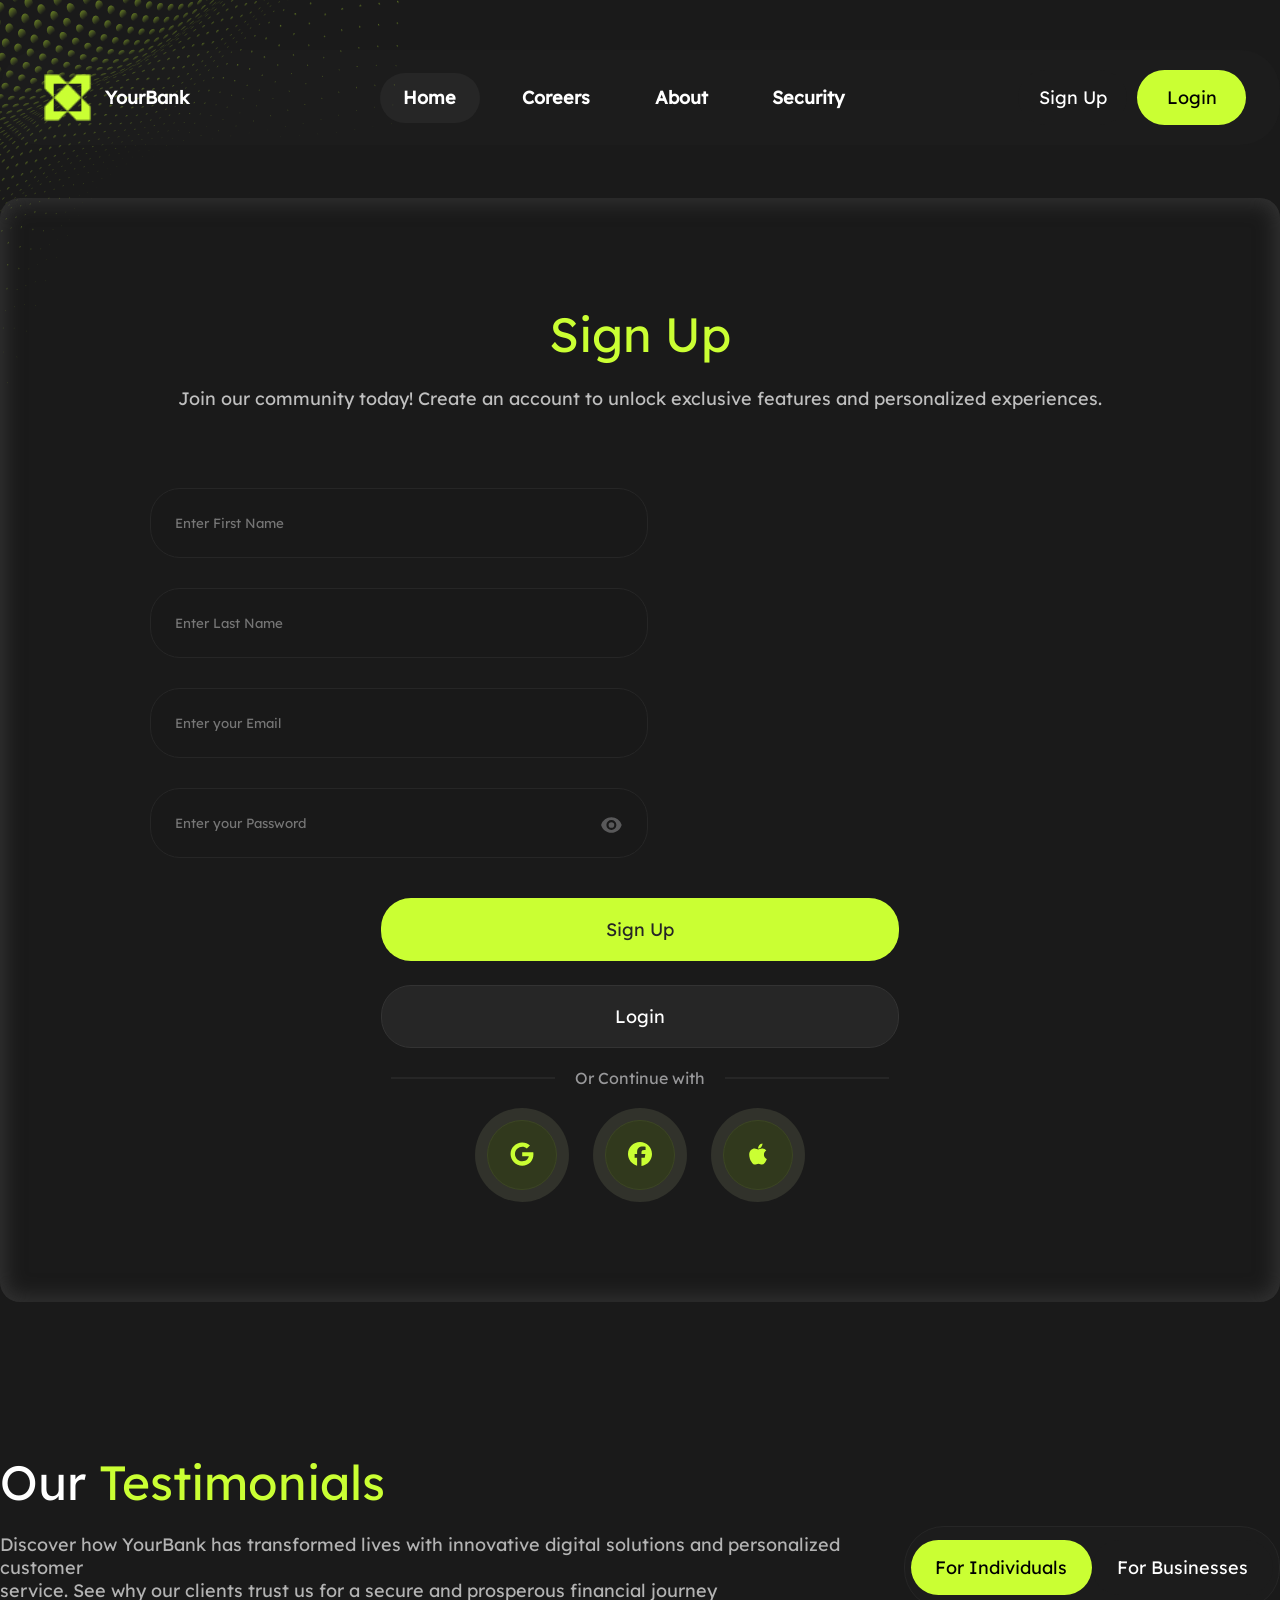
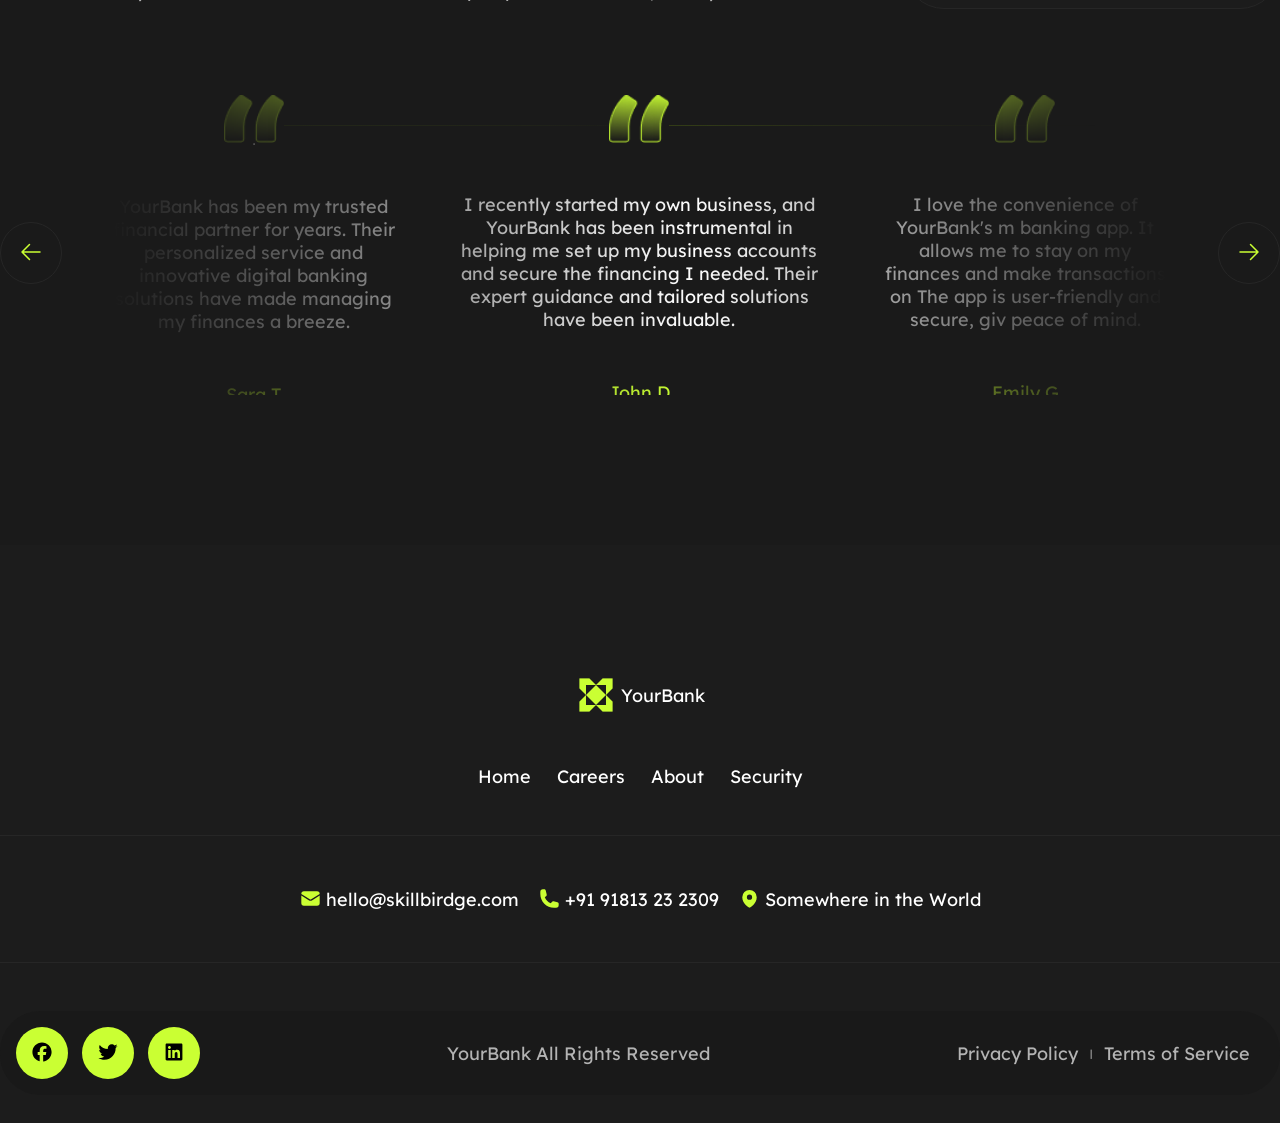
==== singup.html @ 2232b86d "ilk commit" ====
<!DOCTYPE html>
<html lang="en">

<head>
    <meta charset="UTF-8">
    <meta name="viewport" content="width=device-width, initial-scale=1.0">
    <link rel="stylesheet" href="./style/main.css">
    <title>Document</title>
</head>

<body>
    <!-- Bu Navbar qismi -->
    <nav class="container navbar">

        <div class="navbar_logo">
            <img src="./img/logo/logo.png" alt="Logo">
            <h1>YourBank</h1>
        </div>
        <div class="navbar_menu">
            <ul class="navbar_list">
                <li link class="navbar_home"><a href="./index.html">Home</a></li>
                <li class="navbar_coreers"><a href="./career.html">Coreers</a></li>
                <li class="navbar_about"><a href="./about.html">About</a></li>
                <li class="navbar_security"><a href="./security.html">Security</a></li>
            </ul>
        </div>
        <div class="navbar_actions">
            <button class="btn btn_signup">Sign Up</button>
            <button class="btn btn_login"><a href="./login.html">Login</a></button>
        </div>
    </nav>

    <!-- Sign Up Form -->
    <section class="container signup">
        <h2 class="signup__title">Sign Up</h2>
        <p class="signup__subtitle">
            Join our community today! Create an account to unlock exclusive features and personalized
            experiences.
        </p>

        <div class="signup__form">
            <input type="text" class="signup__input" placeholder="Enter First Name">
            <input type="text" class="signup__input" placeholder="Enter Last Name">
            <input type="text" class="signup__input" placeholder="Enter your Email">

            <div class="signup__input">
                <input type="text" class="signup__input1" placeholder="Enter your Password">
                <svg xmlns="http://www.w3.org/2000/svg" viewBox="0 0 24 24" fill="currentColor" class="size-6" style="color: #59595A; width: 24px; height: 24px;">
                    <path d="M12 15a3 3 0 1 0 0-6 3 3 0 0 0 0 6Z" />
                    <path fill-rule="evenodd"
                        d="M1.323 11.447C2.811 6.976 7.028 3.75 12.001 3.75c4.97 0 9.185 3.223 10.675 7.69.12.362.12.752 0 1.113-1.487 4.471-5.705 7.697-10.677 7.697-4.97 0-9.186-3.223-10.675-7.69a1.762 1.762 0 0 1 0-1.113ZM17.25 12a5.25 5.25 0 1 1-10.5 0 5.25 5.25 0 0 1 10.5 0Z"
                        clip-rule="evenodd" />
                </svg>
            </div>
        </div>

        <div class="signup__actions">
            <button class="signup__btn signup__btn--primary">Sign Up</button>
            <button class="signup__btn signup__btn--secondary">Login</button>
        </div>

        <div class="signup__divider">
            <span class="signup__divider-text">Or Continue with</span>
        </div>

        <div class="signup__socials">

            <div class="signup__social">
                <div class="signup__social-circle">
                    <svg xmlns="http://www.w3.org/2000/svg" viewBox="0 0 640 640" class="signup__social-icon"
                        width="30px" height="30px" fill="#CAFF33">
                        <path
                            d="M564 325.8C564 467.3 467.1 568 324 568C186.8 568 76 457.2 76 320C76 182.8 186.8 72 324 72C390.8 72 447 96.5 490.3 136.9L422.8 201.8C334.5 116.6 170.3 180.6 170.3 320C170.3 406.5 239.4 476.6 324 476.6C422.2 476.6 459 406.2 464.8 369.7L324 369.7L324 284.4L560.1 284.4C562.4 297.1 564 309.3 564 325.8z" />
                    </svg>
                </div>
            </div>

            <div class="signup__social">
                <div class="signup__social-circle">
                    <svg xmlns="http://www.w3.org/2000/svg" viewBox="0 0 640 640" class="signup__social-icon"
                        width="30px" height="30px" fill="#CAFF33">
                        <path
                            d="M576 320C576 178.6 461.4 64 320 64C178.6 64 64 178.6 64 320C64 440 146.7 540.8 258.2 568.5L258.2 398.2L205.4 398.2L205.4 320L258.2 320L258.2 286.3C258.2 199.2 297.6 158.8 383.2 158.8C399.4 158.8 427.4 162 438.9 165.2L438.9 236C432.9 235.4 422.4 235 409.3 235C367.3 235 351.1 250.9 351.1 292.2L351.1 320L434.7 320L420.3 398.2L351 398.2L351 574.1C477.8 558.8 576 450.9 576 320z" />
                    </svg>
                </div>
            </div>

            <div class="signup__social">
                <div class="signup__social-circle">
                    <svg xmlns="http://www.w3.org/2000/svg" viewBox="0 0 640 640" class="signup__social-icon"
                        width="30px" height="30px" fill="#CAFF33">
                        <path
                            d="M447.1 332.7C446.9 296 463.5 268.3 497.1 247.9C478.3 221 449.9 206.2 412.4 203.3C376.9 200.5 338.1 224 323.9 224C308.9 224 274.5 204.3 247.5 204.3C191.7 205.2 132.4 248.8 132.4 337.5C132.4 363.7 137.2 390.8 146.8 418.7C159.6 455.4 205.8 545.4 254 543.9C279.2 543.3 297 526 329.8 526C361.6 526 378.1 543.9 406.2 543.9C454.8 543.2 496.6 461.4 508.8 424.6C443.6 393.9 447.1 334.6 447.1 332.7zM390.5 168.5C417.8 136.1 415.3 106.6 414.5 96C390.4 97.4 362.5 112.4 346.6 130.9C329.1 150.7 318.8 175.2 321 202.8C347.1 204.8 370.9 191.4 390.5 168.5z" />
                    </svg>
                </div>
            </div>

        </div>
    </section>

    <!-- Bu Testimonials qismi -->

    <div class="container testimonials">
        <h5 class="testimonials__title">Our <span style="color: #CAFF33;">Testimonials</span></h5>

        <div class="testimonials__header">
            <p>Discover how YourBank has transformed lives with innovative digital solutions and personalized
                customer<br>
                service. See why our clients trust us for a secure and prosperous financial journey</p>
            <div class="testimonials__tabs">
                <button class="btn btn_testimonials_active">For Individuals</button>
                <button class="btn btn_testimonials ">For Businesses</button>
            </div>
        </div>

        <div class="testimonials__grid">
            <div class="testimonials__card">
                <img src="./img/simple/chat.png" alt="Chat">
                <hr class="faq__divider">
                <p>YourBank has been my trusted financial partner for years. Their personalized service and innovative
                    digital banking solutions have made managing my finances a breeze.</p>
                <h6>Sara T</h6>
            </div>

            <div class="testimonials__card">
                <img src="./img/simple/chat.png" alt="Chat">
                <p>I recently started my own business, and YourBank has been instrumental in helping me set up my
                    business accounts and secure the financing I needed. Their expert guidance and tailored solutions
                    have been invaluable.</p>
                <h6>John D</h6>
            </div>

            <div class="testimonials__card">
                <img src="./img/simple/chat.png" alt="Chat">
                <p>I love the convenience of YourBank's m banking app. It allows me to stay on my finances and make
                    transactions on The app is user-friendly and secure, giv peace of mind.</p>
                <h6>Emily G</h6>
            </div>
        </div>
        <div class="arrow-lift">
            <svg xmlns="http://www.w3.org/2000/svg" viewBox="0 0 24 24" fill="currentColor" class="size-6"
                style="color: #CAFF33; width: 24px; height: 24px;">
                <path fill-rule="evenodd"
                    d="M11.03 3.97a.75.75 0 0 1 0 1.06l-6.22 6.22H21a.75.75 0 0 1 0 1.5H4.81l6.22 6.22a.75.75 0 1 1-1.06 1.06l-7.5-7.5a.75.75 0 0 1 0-1.06l7.5-7.5a.75.75 0 0 1 1.06 0Z"
                    clip-rule="evenodd" />
            </svg>

        </div>
        <div class="arrow-right">
            <svg xmlns="http://www.w3.org/2000/svg" viewBox="0 0 24 24" fill="currentColor" class="size-6"
                style="color: #CAFF33; width: 24px; height: 24px;">
                <path fill-rule="evenodd"
                    d="M12.97 3.97a.75.75 0 0 1 1.06 0l7.5 7.5a.75.75 0 0 1 0 1.06l-7.5 7.5a.75.75 0 1 1-1.06-1.06l6.22-6.22H3a.75.75 0 0 1 0-1.5h16.19l-6.22-6.22a.75.75 0 0 1 0-1.06Z"
                    clip-rule="evenodd" />
            </svg>
        </div>


    </div>

    <!-- Bu Footer qismi -->

    <footer class="container footer">
        <div class="footer-table">
            <div class="footer-logo">
                <img src="./img/logo/logo.png" alt="Logo">
                <span>YourBank</span>
            </div>

            <div class="footer-menu">
                <span>Home</span>
                <span>Careers</span>
                <span>About</span>
                <span>Security</span>
            </div>

        </div>
        <hr class="line">

        <div class="footer-contact">

            <div class="contact-item">
                <svg xmlns="http://www.w3.org/2000/svg" viewBox="0 0 24 24" fill="currentColor" class="size-6"
                    style="color: #CAFF33; width: 21px; height: 21px;">
                    <path
                        d="M1.5 8.67v8.58a3 3 0 0 0 3 3h15a3 3 0 0 0 3-3V8.67l-8.928 5.493a3 3 0 0 1-3.144 0L1.5 8.67Z" />
                    <path
                        d="M22.5 6.908V6.75a3 3 0 0 0-3-3h-15a3 3 0 0 0-3 3v.158l9.714 5.978a1.5 1.5 0 0 0 1.572 0L22.5 6.908Z" />
                </svg>
                <span>hello@skillbirdge.com</span>
            </div>

            <div class="contact-item">
                <svg xmlns="http://www.w3.org/2000/svg" viewBox="0 0 24 24" fill="currentColor" class="size-6"
                    style="color: #CAFF33; width: 21px; height: 21px;">
                    <path fill-rule="evenodd"
                        d="M1.5 4.5a3 3 0 0 1 3-3h1.372c.86 0 1.61.586 1.819 1.42l1.105 4.423a1.875 1.875 0 0 1-.694 1.955l-1.293.97c-.135.101-.164.249-.126.352a11.285 11.285 0 0 0 6.697 6.697c.103.038.25.009.352-.126l.97-1.293a1.875 1.875 0 0 1 1.955-.694l4.423 1.105c.834.209 1.42.959 1.42 1.82V19.5a3 3 0 0 1-3 3h-2.25C8.552 22.5 1.5 15.448 1.5 6.75V4.5Z"
                        clip-rule="evenodd" />
                </svg>
                <span>+91 91813 23 2309</span>
            </div>

            <div class="contact-item">
                <svg xmlns="http://www.w3.org/2000/svg" viewBox="0 0 24 24" fill="currentColor" class="size-6"
                    style="color: #CAFF33; width: 21px; height: 21px;">
                    <path fill-rule="evenodd"
                        d="m11.54 22.351.07.04.028.016a.76.76 0 0 0 .723 0l.028-.015.071-.041a16.975 16.975 0 0 0 1.144-.742 19.58 19.58 0 0 0 2.683-2.282c1.944-1.99 3.963-4.98 3.963-8.827a8.25 8.25 0 0 0-16.5 0c0 3.846 2.02 6.837 3.963 8.827a19.58 19.58 0 0 0 2.682 2.282 16.975 16.975 0 0 0 1.145.742ZM12 13.5a3 3 0 1 0 0-6 3 3 0 0 0 0 6Z"
                        clip-rule="evenodd" />
                </svg>
                <span>Somewhere in the World</span>
            </div>

        </div>

        <hr class="line2">
        <div class="footer-bottom">

            <div class="footer-socials">
                <div class="footer-icon"> <svg xmlns="http://www.w3.org/2000/svg" viewBox="0 0 640 640"
                        style="width: 24px; height:24px;">
                        <path
                            d="M576 320C576 178.6 461.4 64 320 64C178.6 64 64 178.6 64 320C64 440 146.7 540.8 258.2 568.5L258.2 398.2L205.4 398.2L205.4 320L258.2 320L258.2 286.3C258.2 199.2 297.6 158.8 383.2 158.8C399.4 158.8 427.4 162 438.9 165.2L438.9 236C432.9 235.4 422.4 235 409.3 235C367.3 235 351.1 250.9 351.1 292.2L351.1 320L434.7 320L420.3 398.2L351 398.2L351 574.1C477.8 558.8 576 450.9 576 320z" />
                    </svg></div>
                <div class="footer-icon"><svg xmlns="http://www.w3.org/2000/svg" viewBox="0 0 640 640"
                        style="width: 24px; height:24px;">
                        <path
                            d="M523.4 215.7C523.7 220.2 523.7 224.8 523.7 229.3C523.7 368 418.1 527.9 225.1 527.9C165.6 527.9 110.4 510.7 64 480.8C72.4 481.8 80.6 482.1 89.3 482.1C138.4 482.1 183.5 465.5 219.6 437.3C173.5 436.3 134.8 406.1 121.5 364.5C128 365.5 134.5 366.1 141.3 366.1C150.7 366.1 160.1 364.8 168.9 362.5C120.8 352.8 84.8 310.5 84.8 259.5L84.8 258.2C98.8 266 115 270.9 132.2 271.5C103.9 252.7 85.4 220.5 85.4 184.1C85.4 164.6 90.6 146.7 99.7 131.1C151.4 194.8 229 236.4 316.1 240.9C314.5 233.1 313.5 225 313.5 216.9C313.5 159.1 360.3 112 418.4 112C448.6 112 475.9 124.7 495.1 145.1C518.8 140.6 541.6 131.8 561.7 119.8C553.9 144.2 537.3 164.6 515.6 177.6C536.7 175.3 557.2 169.5 576 161.4C561.7 182.2 543.8 200.7 523.4 215.7z" />
                    </svg></div>
                <div class="footer-icon"><svg xmlns="http://www.w3.org/2000/svg" viewBox="0 0 640 640"
                        style="width: 24px; height:24px;">
                        <path
                            d="M512 96L127.9 96C110.3 96 96 110.5 96 128.3L96 511.7C96 529.5 110.3 544 127.9 544L512 544C529.6 544 544 529.5 544 511.7L544 128.3C544 110.5 529.6 96 512 96zM231.4 480L165 480L165 266.2L231.5 266.2L231.5 480L231.4 480zM198.2 160C219.5 160 236.7 177.2 236.7 198.5C236.7 219.8 219.5 237 198.2 237C176.9 237 159.7 219.8 159.7 198.5C159.7 177.2 176.9 160 198.2 160zM480.3 480L413.9 480L413.9 376C413.9 351.2 413.4 319.3 379.4 319.3C344.8 319.3 339.5 346.3 339.5 374.2L339.5 480L273.1 480L273.1 266.2L336.8 266.2L336.8 295.4L337.7 295.4C346.6 278.6 368.3 260.9 400.6 260.9C467.8 260.9 480.3 305.2 480.3 362.8L480.3 480z" />
                    </svg></div>
            </div>

            <p class="footer-text">YourBank All Rights Reserved </p>

            <div class="footer-links">
                <a class="policy" href="#">Privacy Policy</a>
                <span>|</span>
                <a class="service" href="#">Terms of Service</a>
            </div>
        </div>
    </footer>



</body>

</html>
---- style/main.css ----
@import "./fonts.css";
@import "./basic.css";


/* **** COMMON STYLES **** */
@import "./navbar.css";
@import "./faq.css";
@import "./testimonial.css";
@import "./cta.css";
@import "./overview.css";
@import "./footer.css";


/* **** HOME STYLES **** */
@import "./home/hero.css";
@import "./home/products.css";
@import "./home/useCases.css";
@import "./home/features.css";


/* **** CAREER STYLES **** */
@import "./career/ourValues.css";
@import "./career/benefits.css";
@import "./career/jobs.css";


/* **** ABOUT STYLES **** */
@import "./about/missionVision.css";
@import "./about/pressReleases.css";


/* **** SECURITY STYLES **** */
@import "./security/howWeProtectYou.css";


/* **** LOGIN STYLES **** */
@import "./login/loginForm.css";


/* **** SIGNUP STYLES **** */
@import "./signup/signUpForm.css";
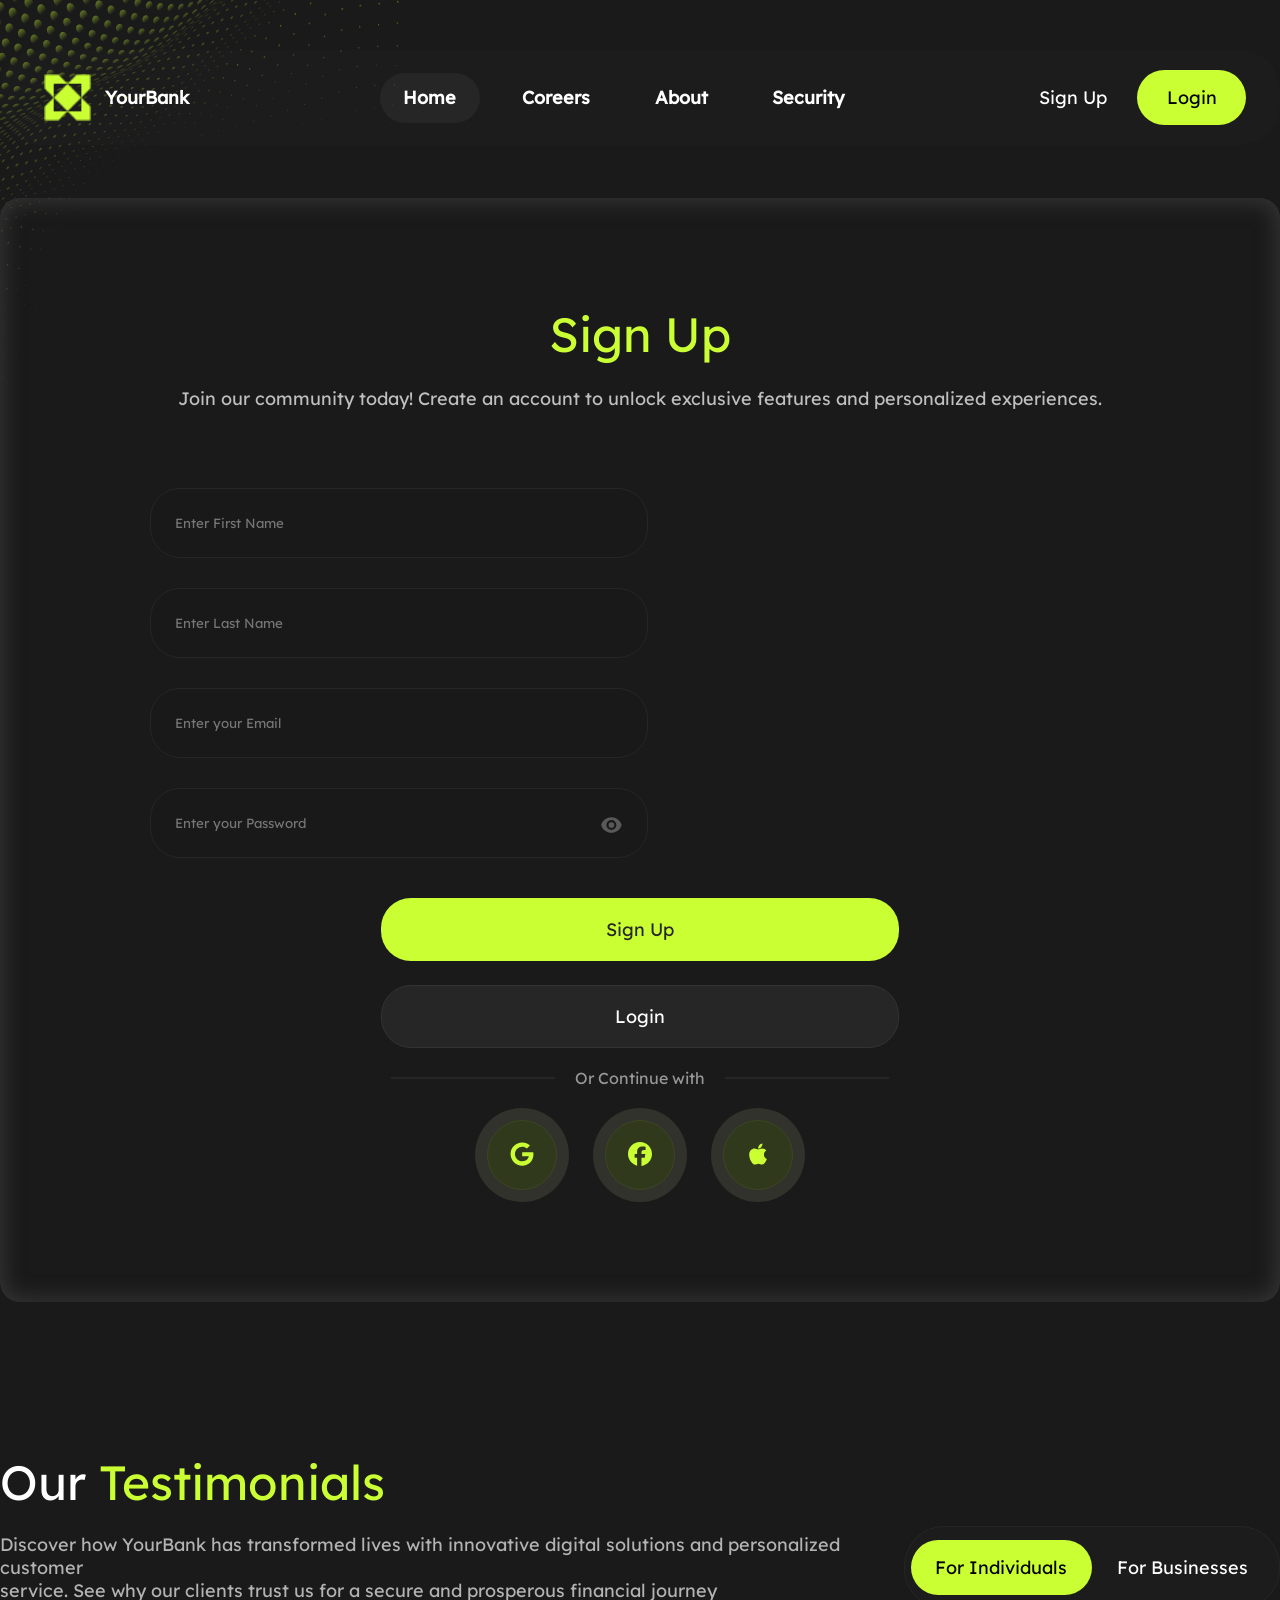
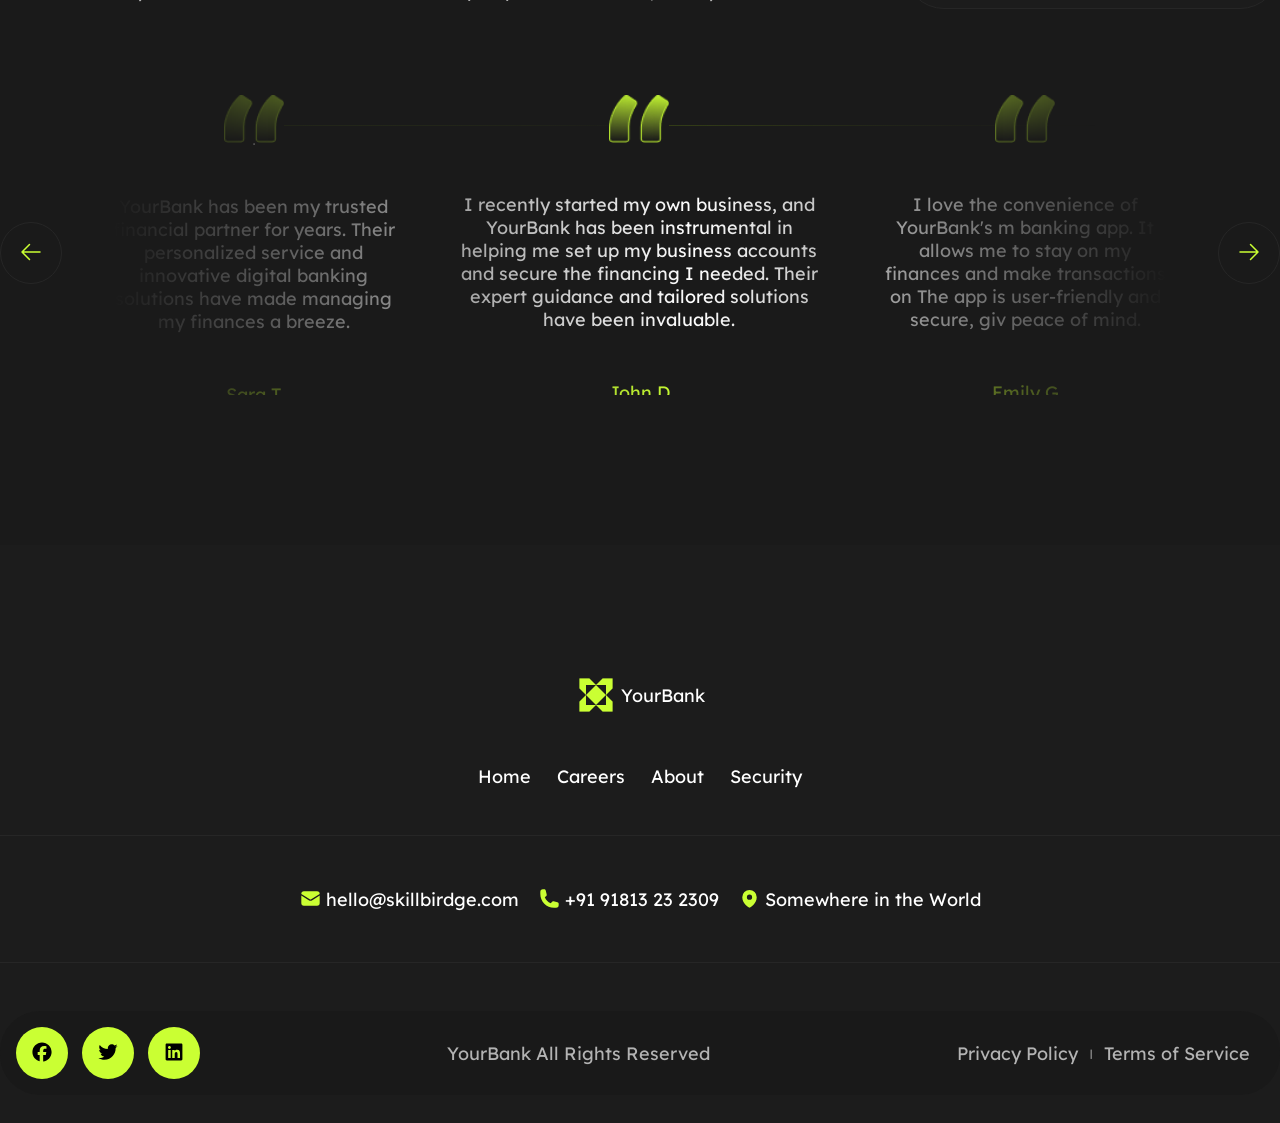
==== commit a3d4df55: "Login va Singup da yangilanish bo'ldi" ====
--- a/singup.html
+++ b/singup.html
@@ -5,6 +5,7 @@
     <meta charset="UTF-8">
     <meta name="viewport" content="width=device-width, initial-scale=1.0">
     <link rel="stylesheet" href="./style/main.css">
+
     <title>Document</title>
 </head>
 
@@ -44,14 +45,16 @@
             <input type="text" class="signup__input" placeholder="Enter your Email">
 
             <div class="signup__input">
-                <input type="text" class="signup__input1" placeholder="Enter your Password">
-                <svg xmlns="http://www.w3.org/2000/svg" viewBox="0 0 24 24" fill="currentColor" class="size-6" style="color: #59595A; width: 24px; height: 24px;">
+                <input type="password" class="signup__input1" id="passwordField" placeholder="Enter your Password">
+                <svg xmlns="http://www.w3.org/2000/svg" viewBox="0 0 24 24" fill="currentColor" class="size-6"
+                    id="togglePassword" style="color: #59595A; width: 24px; height: 24px;">
                     <path d="M12 15a3 3 0 1 0 0-6 3 3 0 0 0 0 6Z" />
                     <path fill-rule="evenodd"
                         d="M1.323 11.447C2.811 6.976 7.028 3.75 12.001 3.75c4.97 0 9.185 3.223 10.675 7.69.12.362.12.752 0 1.113-1.487 4.471-5.705 7.697-10.677 7.697-4.97 0-9.186-3.223-10.675-7.69a1.762 1.762 0 0 1 0-1.113ZM17.25 12a5.25 5.25 0 1 1-10.5 0 5.25 5.25 0 0 1 10.5 0Z"
                         clip-rule="evenodd" />
                 </svg>
             </div>
+            <p class="massage" id="message"></p>
         </div>
 
         <div class="signup__actions">
@@ -244,6 +247,59 @@
     </footer>
 
 
+    <script>
+        document.addEventListener("DOMContentLoaded", () => {
+
+            const passwordField = document.getElementById("passwordField");
+            const togglePassword = document.getElementById("togglePassword");
+            const message = document.getElementById("message");
+
+            // Parolni ko'rsatish/yashirish
+            togglePassword.addEventListener("click", () => {
+                passwordField.type =
+                    passwordField.type === "password"
+                        ? "text"
+                        : "password";
+            });
+
+            // Tekshiruvchi funksiya
+            function validatePassword() {
+                const password = passwordField.value.trim();
+
+                if (password.length === 0) {
+                    message.textContent = "";
+                    passwordField.style.borderColor = "";
+                    return false;
+                }
+
+                if (password.length < 8) {
+                    message.textContent =
+                        "Parol kamida 8 ta belgidan iborat bo'lishi kerak.";
+                    message.style.color = "red";
+                    passwordField.style.borderColor = "red";
+                    return false;
+                }
+
+                message.textContent = "✓ Parol to'g'ri";
+                message.style.color = "green";
+                passwordField.style.borderColor = "green";
+                return true;
+            }
+
+            // Yozayotgan paytda tekshiradi
+            passwordField.addEventListener("input", validatePassword);
+
+            // Enter bosilganda tekshiradi
+            passwordField.addEventListener("keydown", (e) => {
+                if (e.key === "Enter") {
+                    e.preventDefault();
+                    validatePassword();
+                }
+            });
+
+        });
+    </script>
+
 
 </body>
 
--- a/style/main.css
+++ b/style/main.css
@@ -40,3 +40,4 @@
 /* **** SIGNUP STYLES **** */
 @import "./signup/signUpForm.css";
 
+@import "../app.js"
